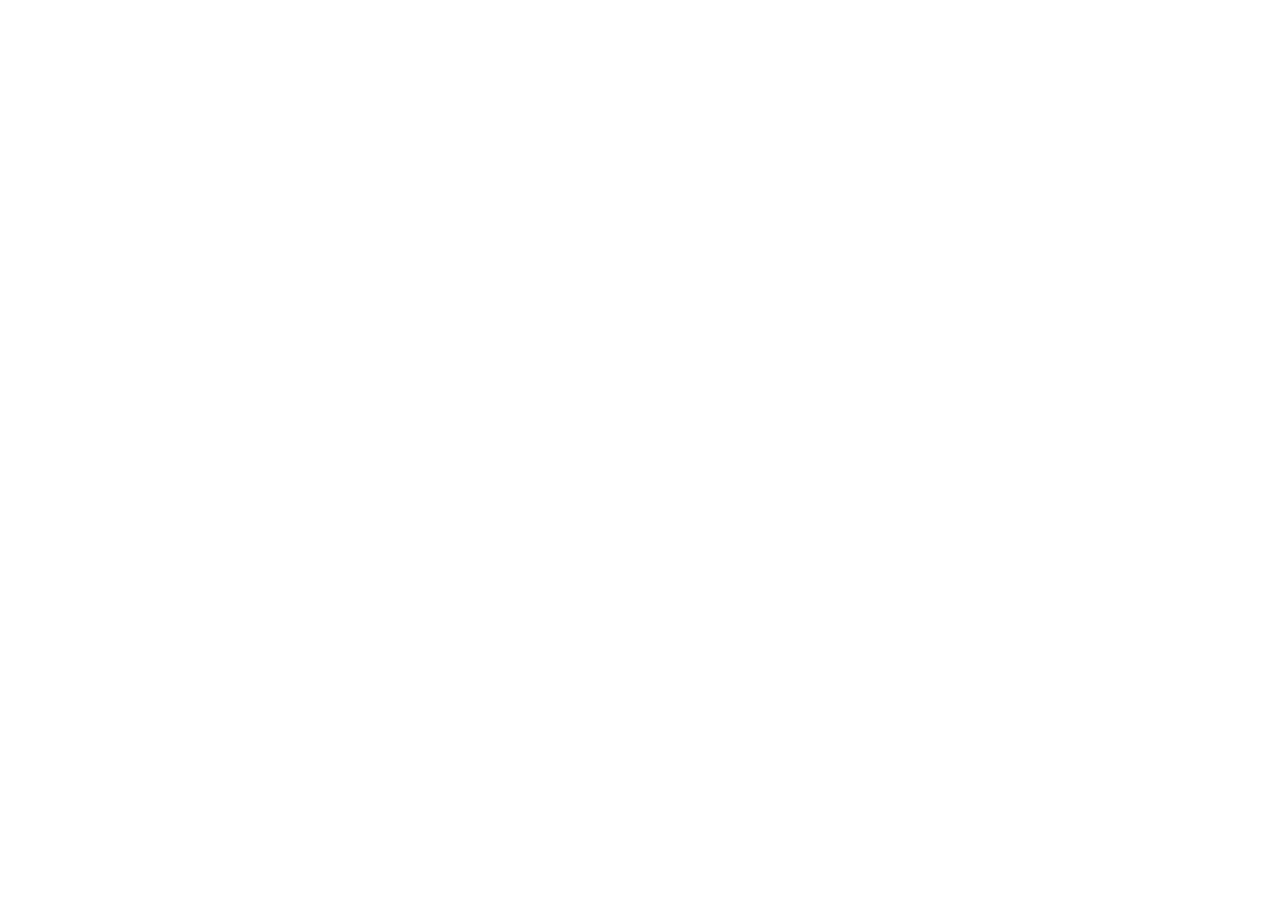
==== index.html @ 29a474cf "file setup" ====
<!DOCTYPE html>
<html lang="en">
<head>
    <meta charset="UTF-8">
    <meta name="viewport" content="width=device-width, initial-scale=1.0">
    <title>Sign Up Form</title>
    <link rel="stylesheet" href="style.css">
</head>
<body>
    
</body>
</html>
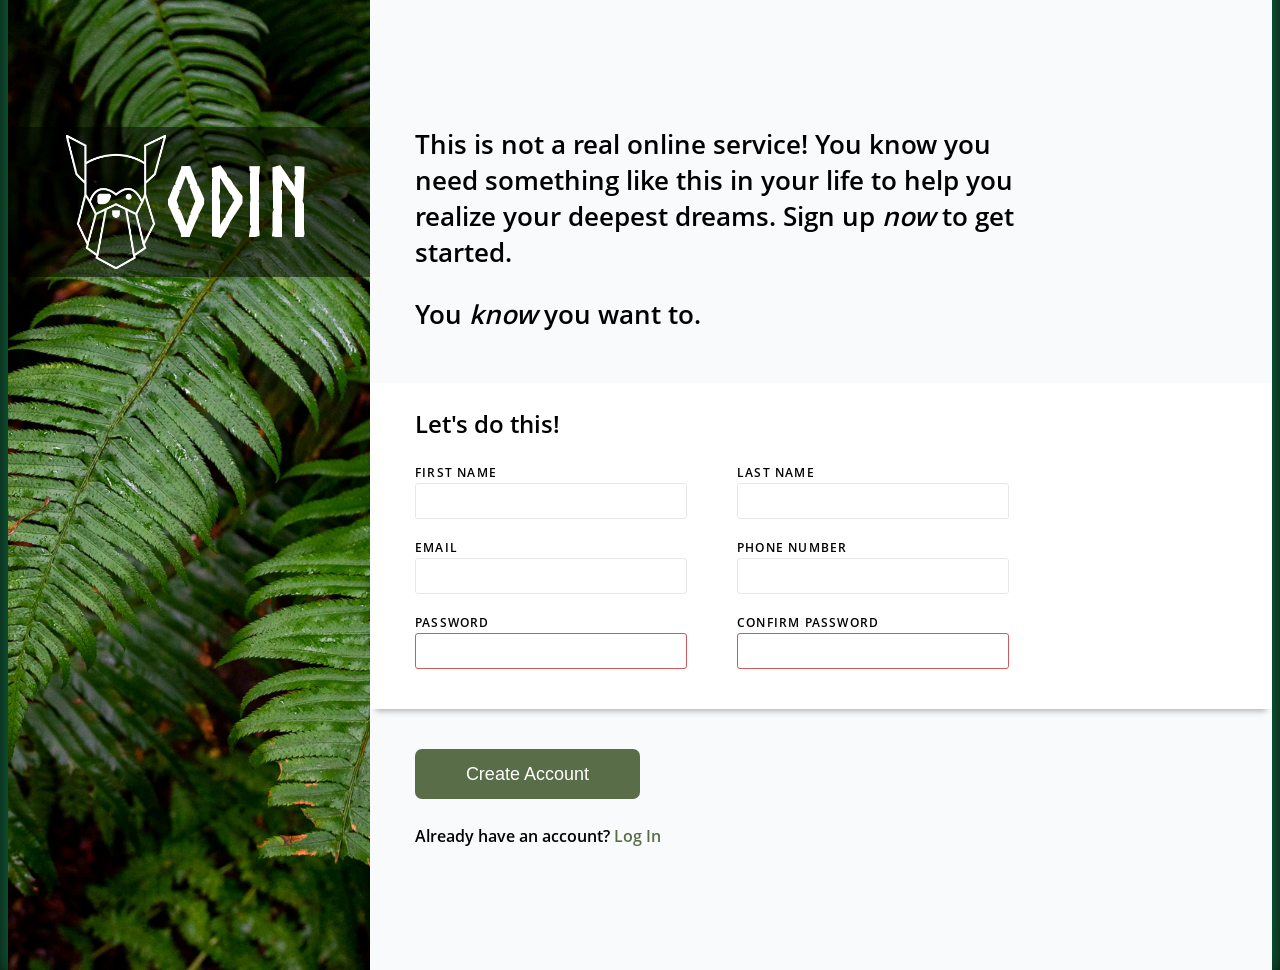
==== commit dd36979c: "finished sign-up-form" ====
--- a/index.html
+++ b/index.html
@@ -7,6 +7,58 @@
     <link rel="stylesheet" href="style.css">
 </head>
 <body>
-    
+    <div class="container">
+        <section class="logo-section">
+            <div class="logo-container">
+                <img src="images/odin-lined.png" alt="odin-logo" class="logo-img">
+                <p class="logo-text">Odin</p>
+            </div>
+        </section>
+        <section class="form-section">
+            <div class="form-header">
+                <p>This is not a real online service! You know you need something like this in your life to help you realize your deepest dreams. Sign up <em>now</em> to get started.</p>
+                <p>You <em>know</em> you want to.</p>
+            </div>
+            <form class="form-main">
+                <p>Let's do this!</p>
+                <div class="form-row">
+                    <div class="input-column">
+                        <label for="user_name">First Name</label>
+                        <input type="text" id="user_name" name="user_name">
+                    </div>
+                    <div class="input-column">
+                        <label for="user_lastname">Last Name</label>
+                        <input type="text" id="user_last_name" name="user_last_name">
+                    </div>
+                </div>
+                <div class="form-row">
+                    <div class="input-column">
+                        <label for="user_email">Email</label>
+                        <input type="email" id="user_email" name="user_email">
+                    </div>
+                    <div class="input-column">
+                        <label for="user_phone">Phone Number</label>
+                        <input type="tel" id="user_phone" name="user_phone">
+                    </div>
+                </div>
+                <div class="form-row">
+                    <div class="input-column">
+                        <label for="user_pwd">Password</label>
+                        <input type="password" id="user_pwd" name="user_pwd" pattern="(?=.*\d)(?=.*[a-z])(?=.*[A-Z])(?=.*[\W_]).{8,}" title="Must contain at least one number, one uppercase, one lowercase letter, one special character, and at least 8 characters." required>
+                    </div>
+                    <div class="input-column">
+                        <label for="confirm_pwd">Confirm Password</label>
+                        <input type="password" id="confirm_pwd" name="confirm_pwd" pattern="(?=.*\d)(?=.*[a-z])(?=.*[A-Z])(?=.*[\W_]).{8,}" title="Must contain at least one number, one uppercase, one lowercase letter, one special character, and at least 8 characters." required>
+                    </div>
+                </div>
+            </form>
+            <div class="form-footer">
+                <form class="form-button">
+                    <button action="" method="POST" class="submit-button">Create Account</button>
+                </form>
+                <p>Already have an account? <a href="">Log In</a></p>
+            </div>
+        </section>
+    </div>
 </body>
 </html>
--- a/style.css
+++ b/style.css
@@ -0,0 +1,183 @@
+@font-face {
+    font-family: 'Norse';
+    src: url('fonts/norse-bold/Norse-Bold.woff2') format('woff2'),
+        url('fonts/norse-bold/Norse-Bold.woff') format('woff');
+    font-weight: bold;
+    font-style: normal;
+    font-display: swap;
+}
+
+@font-face {
+    font-family: 'Open Sans';
+    src: url('fonts/open-sans/OpenSans.woff2') format('woff2'),
+        url('fonts/open-sans/OpenSans.woff') format('woff');
+    font-weight: normal;
+    font-style: normal;
+    font-display: swap;
+}
+
+@font-face {
+    font-family: 'Open Sans';
+    src: url('fonts/open-sans/OpenSans-Semibold.woff2') format('woff2'),
+        url('fonts/open-sans/OpenSans-Semibold.woff') format('woff');
+    font-weight: 600;
+    font-style: normal;
+    font-display: swap;
+}
+
+@font-face {
+    font-family: 'Open Sans';
+    src: url('fonts/open-sans/OpenSans-Bold.woff2') format('woff2'),
+        url('fonts/open-sans/OpenSans-Bold.woff') format('woff');
+    font-weight: bold;
+    font-style: normal;
+    font-display: swap;
+}
+
+html {
+    background: #121212;
+    box-sizing: border-box;
+}
+
+body {
+    display: flex;
+    flex-direction: row;
+    justify-content: center;
+    align-items: center;
+    height: 100vh;
+}
+
+.container {
+    display: flex;
+    width: 1440px;
+    height: 1024px;
+    box-shadow: 
+        0px 0px 15px 2px rgba(0, 168, 89, 0.4),
+        0px 0px 30px 10px rgba(0, 168, 89, 0.2),
+        0px 0px 60px 20px rgba(0, 168, 89, 0.1);
+}
+
+.logo-section {
+    background-image: url(images/halie-west-25xggax4bSA-unsplash.jpg);
+    background-size: cover;
+    background-position: center center;;
+    font-family: 'Norse', sans-serif;
+    color: white;
+    width: 60%;
+}
+
+.logo-container {
+    display: flex;
+    justify-content: center;
+    align-items: center;
+    margin-top: 50%;
+    background-color: rgb(0 0 0 / 50%);
+    padding: 0;
+    height: 150px;
+}
+
+.logo-img {
+    width: 100px;
+    height: auto;
+}
+
+.logo-text {
+    font-size: 96px;
+}
+
+.form-section {
+    background-color: #F9FAFB;
+    font-family: "Open Sans", sans-serif;
+}
+
+.form-header {
+    margin-top: 20%;
+    padding: 0 25% 25px 5%;
+    font-size: 26px;
+    font-weight: 600;
+}
+
+.form-main {
+    background-color: white;
+    padding: 0 0 20px 5%;
+    display: flex;
+    flex-direction: column;
+    box-shadow: 0 8px 6px -6px rgba(0, 0, 0, 0.3);
+}
+
+.form-main p {
+    font-size: 24px;
+    font-weight: 600;
+}
+
+.form-main input {
+    font-size: 16px;
+    height: 1.5em;
+}
+
+.form-row {
+    width: 100%;
+    display: flex;
+    gap: 50px;
+    padding-bottom: 20px;
+}
+
+.input-column {
+    display: flex;
+    flex-direction: column;
+}
+
+.input-column label {
+    letter-spacing: 0.1em;
+    text-transform: uppercase;
+    font-size: 12px;
+    padding-bottom: 2px;
+    font-weight: 600;
+}
+
+
+.form-row label,
+.form-row input {
+    width: 250px;
+}
+
+.form-row input {
+    border-radius: 3px;
+    border: 1px solid #E5E7EB;
+    padding: 5px 10px;
+}
+
+.form-row input:focus {
+    border: 1px solid #2151D9;
+    outline: none;
+    box-shadow: 0px 4px 10px 0px rgba(0, 0, 0, 0.1);
+}
+
+.form-row input:invalid {
+    border: 1px solid #CD5C5C;
+}
+
+.form-row input[type='password']:valid {
+    border: 1px solid #28a745;
+}
+
+.form-footer {
+    padding: 40px 0 50px 5%;
+    font-weight: 600;
+}
+
+.form-footer button {
+    border-radius: 7px;
+    border: none;
+    width: 225px;
+    height: 50px;
+    font-size: 18px;
+    background-color: #596D48;
+    color: white;
+    margin-bottom: 10px;
+}
+
+.form-footer a {
+    text-decoration: none;
+    color: #596D48;
+}
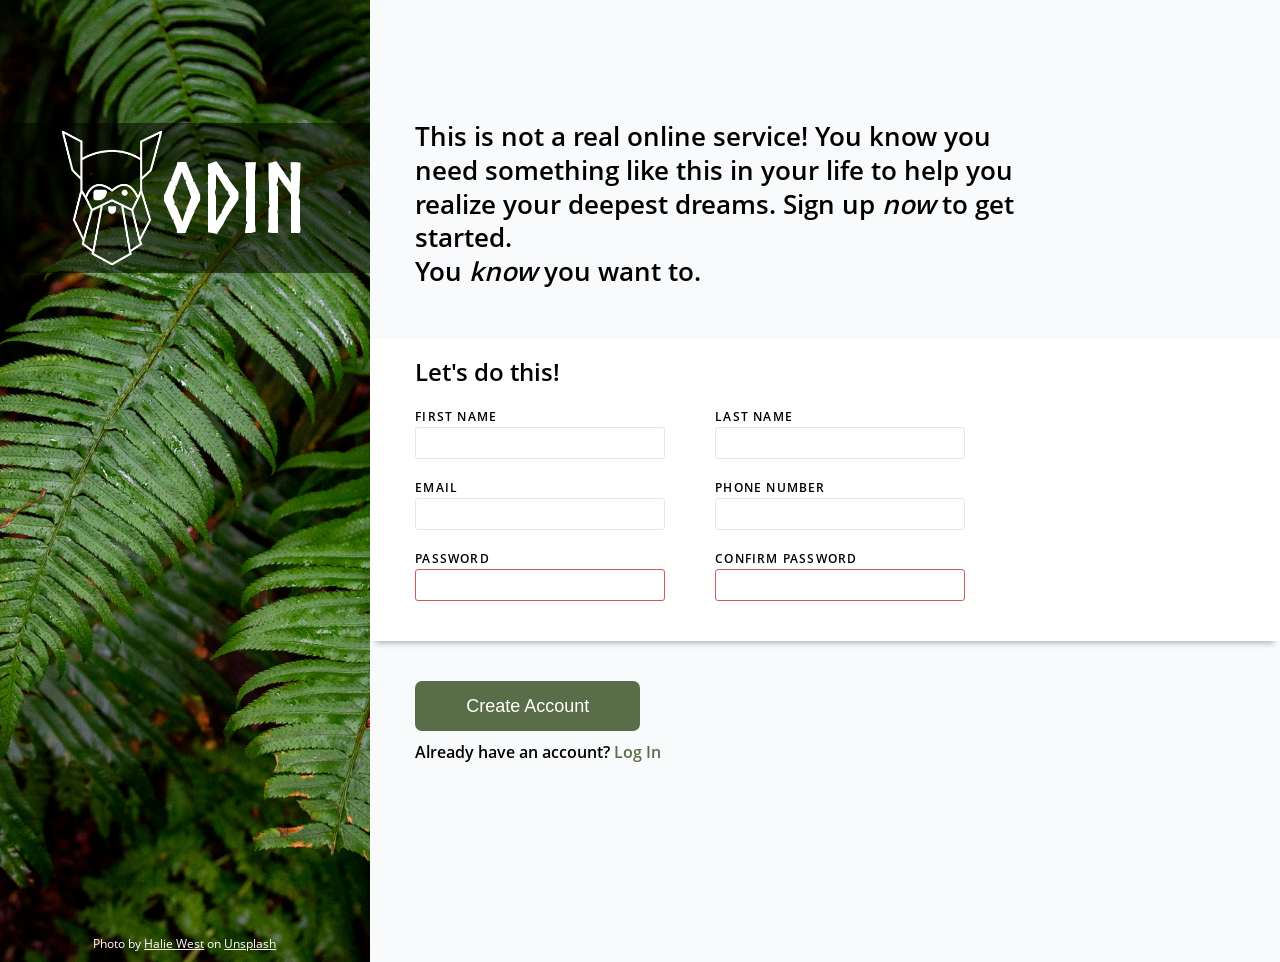
==== commit 1c36d0c2: "add photo credit" ====
--- a/index.html
+++ b/index.html
@@ -13,6 +13,7 @@
                 <img src="images/odin-lined.png" alt="odin-logo" class="logo-img">
                 <p class="logo-text">Odin</p>
             </div>
+            <p class="photo-cred">Photo by <a href="https://unsplash.com/@haliewestphoto" target="_blank">Halie West</a> on <a href="https://unsplash.com/photos/green-leaf-plant-in-close-up-photography-25xggax4bSA" target="_blank">Unsplash</a></p>
         </section>
         <section class="form-section">
             <div class="form-header">
--- a/style.css
+++ b/style.css
@@ -34,9 +34,15 @@
     font-display: swap;
 }
 
+* {
+  margin: 0;
+  padding: 0;
+  box-sizing: border-box; /* Prevents borders/padding from adding to height */
+}
+
 html {
     background: #121212;
-    box-sizing: border-box;
+    height: 100vh;
 }
 
 body {
@@ -61,9 +67,10 @@
     background-image: url(images/halie-west-25xggax4bSA-unsplash.jpg);
     background-size: cover;
     background-position: center center;;
-    font-family: 'Norse', sans-serif;
+    width: 60%;
     color: white;
-    width: 60%;
+    display: flex;
+    flex-direction: column;
 }
 
 .logo-container {
@@ -74,6 +81,20 @@
     background-color: rgb(0 0 0 / 50%);
     padding: 0;
     height: 150px;
+    font-family: 'Norse', sans-serif;
+}
+
+.photo-cred {
+    margin-top: auto;
+    padding-bottom: 10px;
+    align-self: center;
+    font-family: 'Open Sans', sans-serif;
+    font-size: 12px;
+}
+
+.photo-cred a:link,
+.photo-cred a:visited {
+    color: white;
 }
 
 .logo-img {
@@ -87,19 +108,20 @@
 
 .form-section {
     background-color: #F9FAFB;
-    font-family: "Open Sans", sans-serif;
+    font-family: 'Open Sans', sans-serif;
 }
 
 .form-header {
     margin-top: 20%;
-    padding: 0 25% 25px 5%;
+    padding: 0 25% 50px 5%;
     font-size: 26px;
     font-weight: 600;
+    line-height: 1.3em;
 }
 
 .form-main {
     background-color: white;
-    padding: 0 0 20px 5%;
+    padding: 16px 0 20px 5%;
     display: flex;
     flex-direction: column;
     box-shadow: 0 8px 6px -6px rgba(0, 0, 0, 0.3);
@@ -108,11 +130,12 @@
 .form-main p {
     font-size: 24px;
     font-weight: 600;
+    padding-bottom: 20px;
 }
 
 .form-main input {
     font-size: 16px;
-    height: 1.5em;
+    height: 2em;
 }
 
 .form-row {
